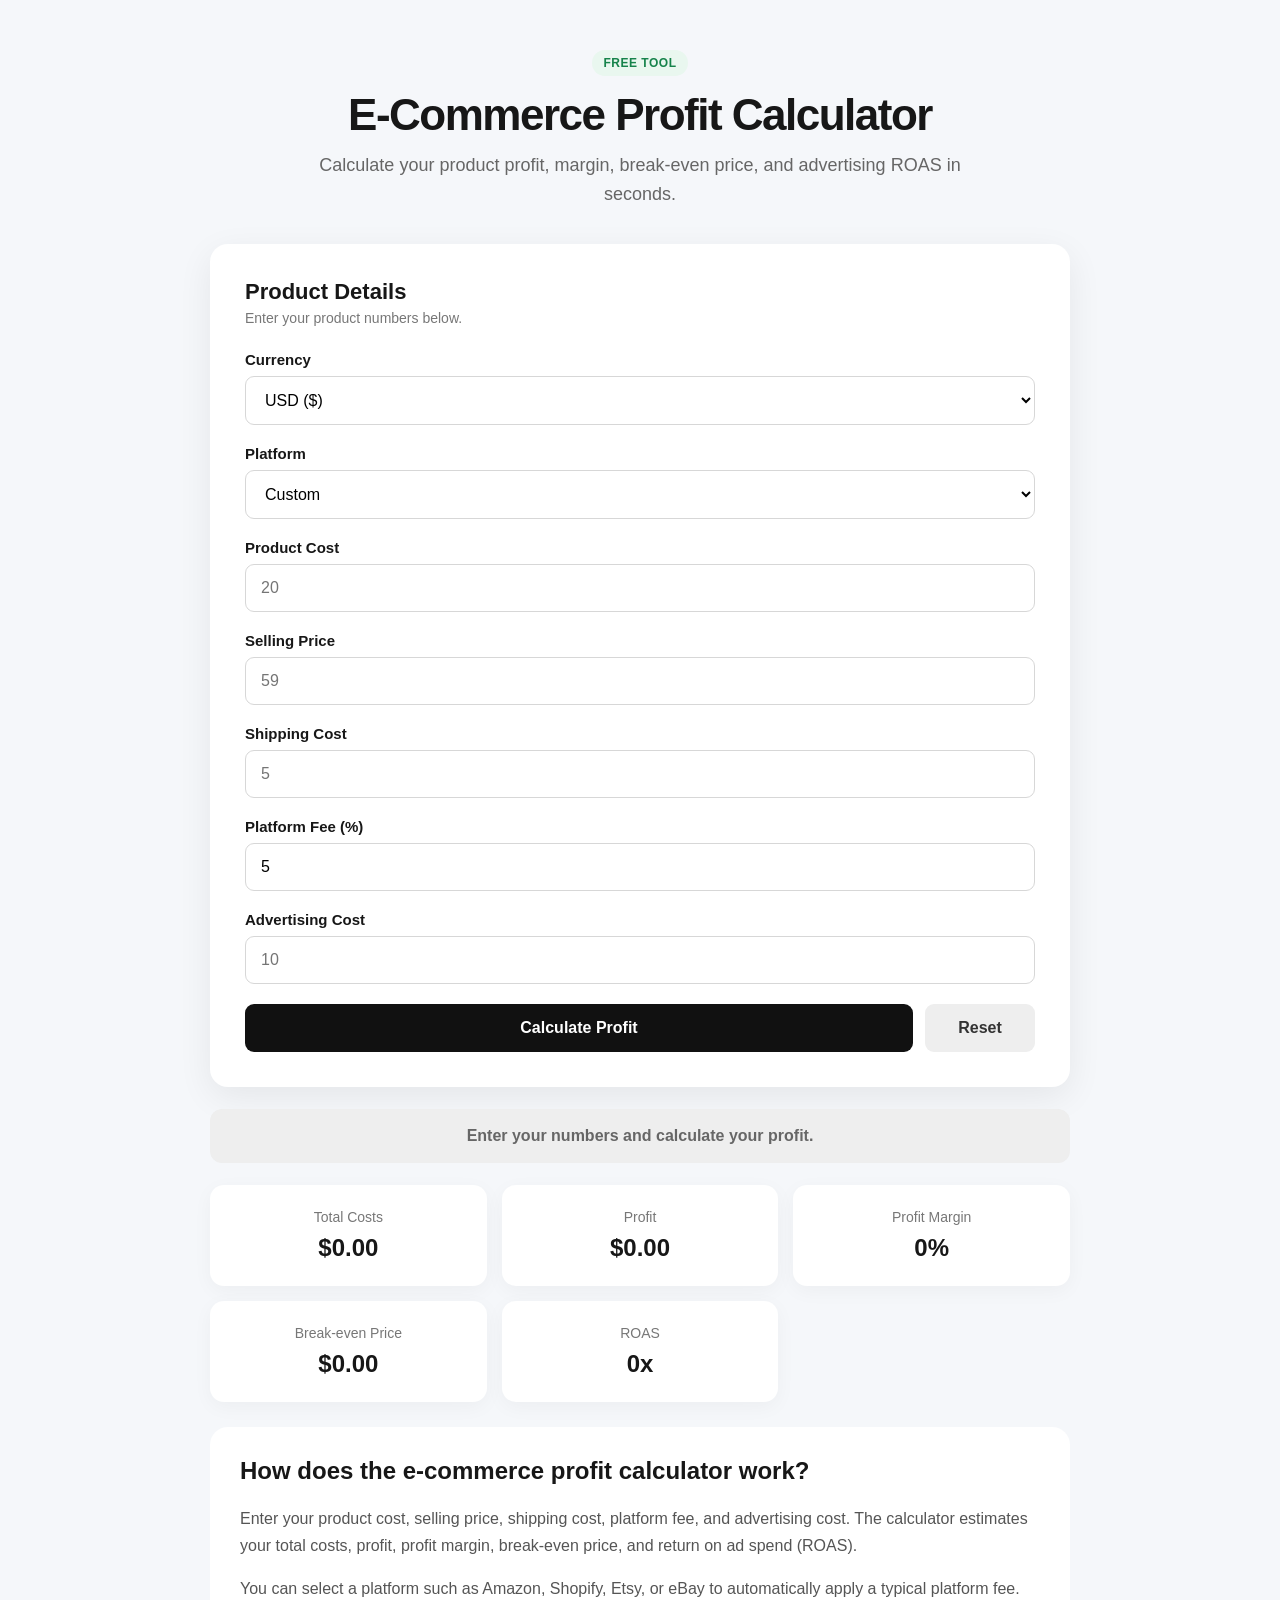
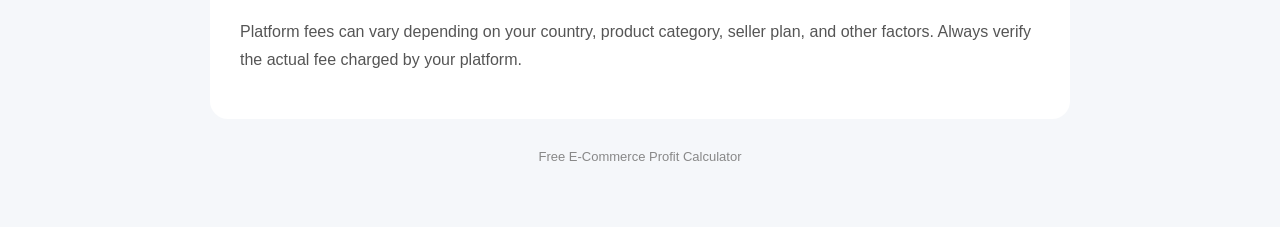
==== index.html @ 4bd83885 "Add files via upload" ====
<!DOCTYPE html>
<html lang="en">

<head>
    <meta charset="UTF-8">
    <meta name="viewport" content="width=device-width, initial-scale=1.0">

    <title>Free E-Commerce Profit Calculator</title>

    <meta name="description"
        content="Calculate e-commerce profit, profit margin, break-even price, and ROAS for free.">

    <link rel="stylesheet" href="style.css">
</head>

<body>

    <main class="container">

        <header class="hero">

            <div class="badge">
                FREE TOOL
            </div>

            <h1>
                E-Commerce Profit Calculator
            </h1>

            <p class="subtitle">
                Calculate your product profit, margin, break-even price,
                and advertising ROAS in seconds.
            </p>

        </header>


        <!-- Calculator -->

        <section class="calculator">

            <div class="section-title">
                <h2>Product Details</h2>

                <p>
                    Enter your product numbers below.
                </p>
            </div>


            <label>
                Currency

                <select id="currency" onchange="calculateProfit()">

                    <option value="$">USD ($)</option>

                    <option value="Rs.">LKR (Rs.)</option>

                    <option value="₹">INR (₹)</option>

                    <option value="€">EUR (€)</option>

                    <option value="£">GBP (£)</option>

                    <option value="A$">AUD (A$)</option>

                    <option value="C$">CAD (C$)</option>

                    <option value="S$">SGD (S$)</option>

                </select>
            </label>


            <label>
                Platform

                <select id="platform" onchange="updatePlatformFee()">

                    <option value="custom">Custom</option>

                    <option value="amazon">Amazon — 15%</option>

                    <option value="shopify">Shopify — 2%</option>

                    <option value="etsy">Etsy — 6.5%</option>

                    <option value="ebay">eBay — 13.6%</option>

                </select>
            </label>


            <label>
                Product Cost

                <input
                    type="number"
                    id="productCost"
                    placeholder="20"
                    step="0.01"
                    min="0">
            </label>


            <label>
                Selling Price

                <input
                    type="number"
                    id="sellingPrice"
                    placeholder="59"
                    step="0.01"
                    min="0">
            </label>


            <label>
                Shipping Cost

                <input
                    type="number"
                    id="shippingCost"
                    placeholder="5"
                    step="0.01"
                    min="0">
            </label>


            <label>
                Platform Fee (%)

                <input
                    type="number"
                    id="platformFee"
                    value="5"
                    placeholder="5"
                    step="0.01"
                    min="0"
                    max="100">
            </label>


            <label>
                Advertising Cost

                <input
                    type="number"
                    id="advertisingCost"
                    placeholder="10"
                    step="0.01"
                    min="0">
            </label>


            <div class="button-row">

                <button
                    class="calculate-button"
                    onclick="calculateProfit()">
                    Calculate Profit
                </button>


                <button
                    class="reset-button"
                    onclick="resetCalculator()">
                    Reset
                </button>

            </div>

        </section>


        <!-- Profit Status -->

        <section
            id="profitStatus"
            class="profit-status neutral">

            Enter your numbers and calculate your profit.

        </section>


        <!-- Results -->

        <section class="results">

            <div class="result-card">

                <span>
                    Total Costs
                </span>

                <strong id="totalCosts">
                    $0.00
                </strong>

            </div>


            <div class="result-card">

                <span>
                    Profit
                </span>

                <strong id="profit">
                    $0.00
                </strong>

            </div>


            <div class="result-card">

                <span>
                    Profit Margin
                </span>

                <strong id="margin">
                    0%
                </strong>

            </div>


            <div class="result-card">

                <span>
                    Break-even Price
                </span>

                <strong id="breakEven">
                    $0.00
                </strong>

            </div>


            <div class="result-card">

                <span>
                    ROAS
                </span>

                <strong id="roas">
                    0x
                </strong>

            </div>

        </section>


        <!-- Information -->

        <section class="info">

            <h2>
                How does the e-commerce profit calculator work?
            </h2>

            <p>
                Enter your product cost, selling price, shipping cost,
                platform fee, and advertising cost. The calculator estimates
                your total costs, profit, profit margin, break-even price,
                and return on ad spend (ROAS).
            </p>

            <p>
                You can select a platform such as Amazon, Shopify, Etsy,
                or eBay to automatically apply a typical platform fee.
            </p>

            <p>
                Platform fees can vary depending on your country,
                product category, seller plan, and other factors.
                Always verify the actual fee charged by your platform.
            </p>

        </section>


        <footer>

            <p>
                Free E-Commerce Profit Calculator
            </p>

        </footer>

    </main>


    <script src="script.js"></script>

</body>

</html>
---- style.css ----
* {
    box-sizing: border-box;
}


body {
    margin: 0;

    font-family: Arial, Helvetica, sans-serif;

    background: #f5f7fa;

    color: #171717;
}


.container {
    width: 100%;

    max-width: 900px;

    margin: 0 auto;

    padding: 50px 20px;
}


/* Hero */

.hero {
    text-align: center;

    margin-bottom: 35px;
}


.badge {
    display: inline-block;

    padding: 6px 12px;

    border-radius: 30px;

    background: #e9f7ef;

    color: #16834b;

    font-size: 12px;

    font-weight: 700;

    letter-spacing: 0.5px;

    margin-bottom: 15px;
}


h1 {
    margin: 0 0 12px;

    font-size: 44px;

    line-height: 1.1;

    letter-spacing: -1.5px;
}


.subtitle {
    max-width: 650px;

    margin: 0 auto;

    color: #666;

    font-size: 18px;

    line-height: 1.6;
}


/* Calculator */

.calculator {
    background: white;

    padding: 35px;

    border-radius: 18px;

    box-shadow:
        0 10px 35px rgba(0, 0, 0, 0.07);
}


.section-title {
    margin-bottom: 25px;
}


.section-title h2 {
    margin: 0 0 5px;

    font-size: 22px;
}


.section-title p {
    margin: 0;

    color: #777;

    font-size: 14px;
}


label {
    display: block;

    margin-bottom: 20px;

    font-size: 15px;

    font-weight: 600;
}


input,
select {
    display: block;

    width: 100%;

    margin-top: 8px;

    padding: 14px 15px;

    border: 1px solid #d7d7d7;

    border-radius: 9px;

    background: white;

    font-size: 16px;

    outline: none;

    transition: border 0.2s, box-shadow 0.2s;
}


input:focus,
select:focus {
    border-color: #111;

    box-shadow:
        0 0 0 3px rgba(0, 0, 0, 0.06);
}


select {
    cursor: pointer;
}


/* Buttons */

.button-row {
    display: flex;

    gap: 12px;

    margin-top: 8px;
}


button {
    border: none;

    border-radius: 9px;

    padding: 15px;

    font-size: 16px;

    font-weight: 700;

    cursor: pointer;

    transition: transform 0.15s, opacity 0.15s;
}


button:hover {
    opacity: 0.88;

    transform: translateY(-1px);
}


.calculate-button {
    flex: 1;

    background: #111;

    color: white;
}


.reset-button {
    width: 110px;

    background: #eeeeee;

    color: #333;
}


/* Profit Status */

.profit-status {
    margin-top: 22px;

    padding: 18px;

    border-radius: 12px;

    text-align: center;

    font-size: 16px;

    font-weight: 700;
}


.profit-status.neutral {
    background: #eeeeee;

    color: #666;
}


.profit-status.positive {
    background: #e9f7ef;

    color: #16834b;
}


.profit-status.negative {
    background: #fdecec;

    color: #c62828;
}


/* Results */

.results {
    display: grid;

    grid-template-columns:
        repeat(3, 1fr);

    gap: 15px;

    margin-top: 22px;
}


.result-card {
    background: white;

    padding: 24px 15px;

    border-radius: 14px;

    text-align: center;

    box-shadow:
        0 5px 20px rgba(0, 0, 0, 0.04);
}


.result-card span {
    display: block;

    margin-bottom: 9px;

    color: #777;

    font-size: 14px;
}


.result-card strong {
    font-size: 24px;
}


/* Information */

.info {
    margin-top: 25px;

    padding: 30px;

    background: white;

    border-radius: 18px;
}


.info h2 {
    margin-top: 0;

    font-size: 24px;
}


.info p {
    color: #555;

    line-height: 1.7;
}


/* Footer */

footer {
    text-align: center;

    margin-top: 30px;

    color: #888;

    font-size: 13px;
}


/* Tablet */

@media (max-width: 700px) {

    .container {
        padding: 35px 15px;
    }


    h1 {
        font-size: 34px;
    }


    .subtitle {
        font-size: 16px;
    }


    .calculator {
        padding: 25px 20px;
    }


    .results {
        grid-template-columns: 1fr 1fr;
    }

}


/* Mobile */

@media (max-width: 450px) {

    h1 {
        font-size: 30px;
    }


    .button-row {
        flex-direction: column;
    }


    .reset-button {
        width: 100%;
    }


    .results {
        grid-template-columns: 1fr;
    }

}
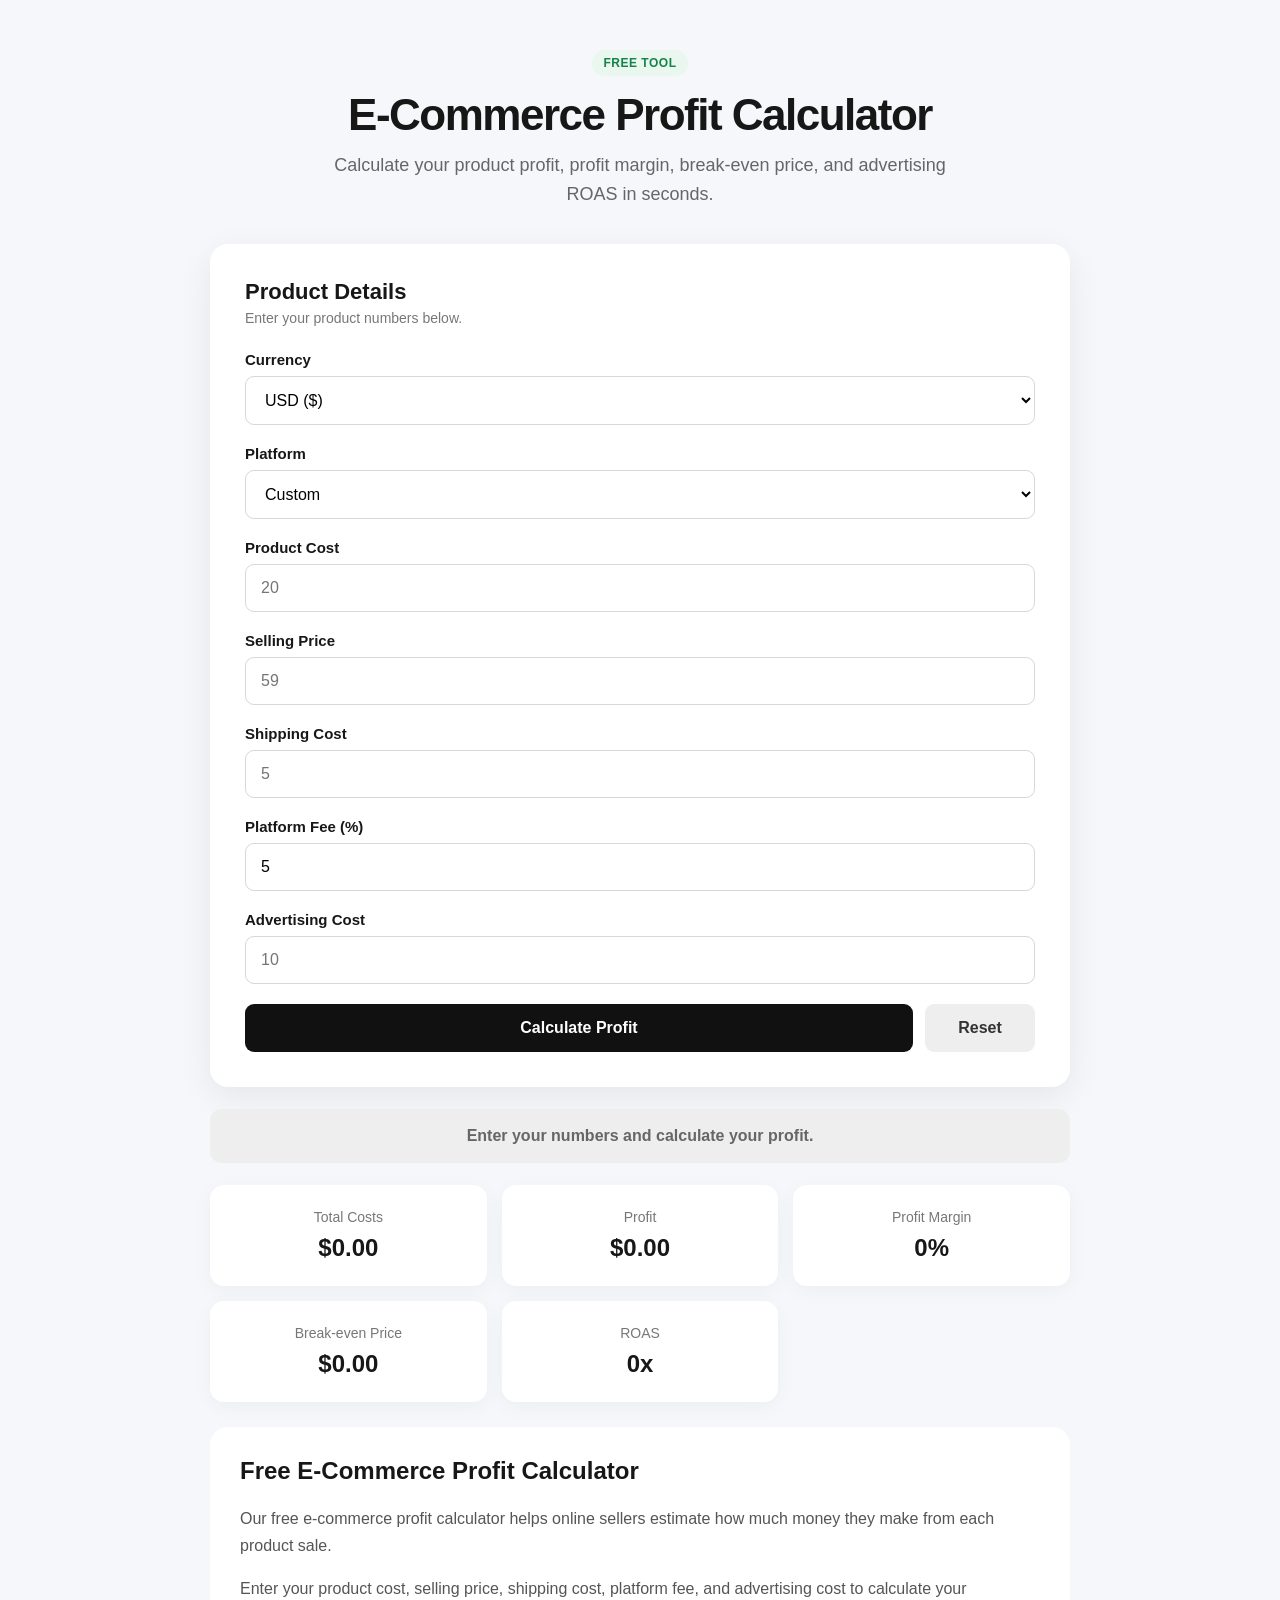
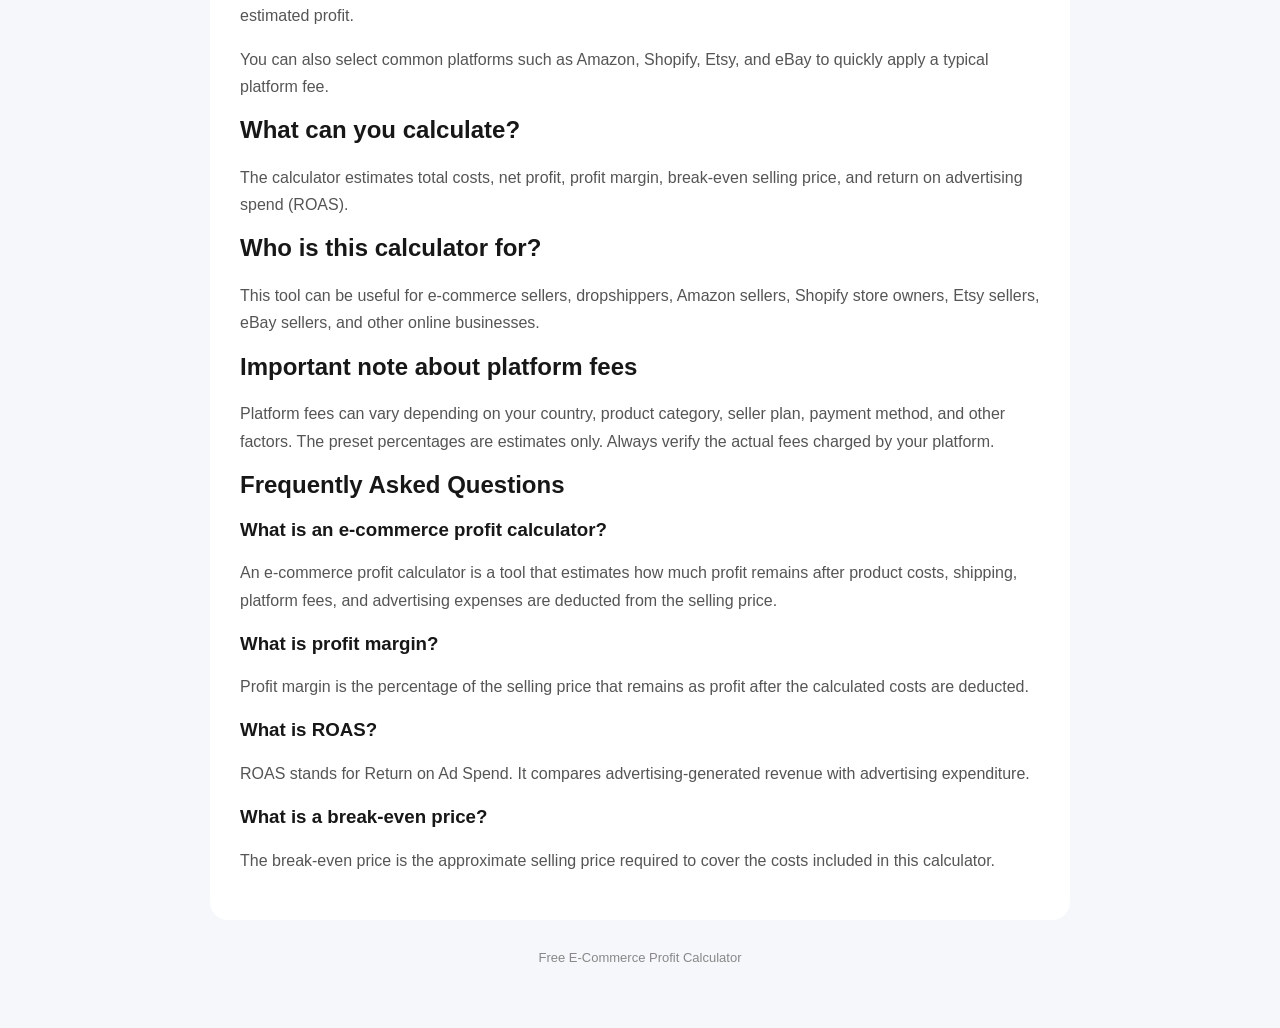
==== commit 7ded19bd: "Update index.html" ====
--- a/index.html
+++ b/index.html
@@ -2,97 +2,175 @@
 <html lang="en">
 
 <head>
+
     <meta charset="UTF-8">
-    <meta name="viewport" content="width=device-width, initial-scale=1.0">
-
-    <title>Free E-Commerce Profit Calculator</title>
-
-    <meta name="description"
-        content="Calculate e-commerce profit, profit margin, break-even price, and ROAS for free.">
-
-    <link rel="stylesheet" href="style.css">
+
+    <meta name="viewport"
+        content="width=device-width, initial-scale=1.0">
+
+
+    <title>
+        E-Commerce Profit Calculator - Free Online Tool
+    </title>
+
+
+    <meta
+        name="description"
+        content="Free e-commerce profit calculator. Calculate product profit, profit margin, break-even price, platform fees, and ROAS for Amazon, Shopify, Etsy, eBay and more.">
+
+
+    <meta
+        name="keywords"
+        content="ecommerce profit calculator, e-commerce profit calculator, product profit calculator, Amazon profit calculator, Shopify profit calculator, Etsy profit calculator, eBay profit calculator, profit margin calculator, ROAS calculator">
+
+
+    <meta name="robots" content="index, follow">
+
+
+    <meta name="author"
+        content="E-Commerce Profit Calculator">
+
+
+    <link
+        rel="canonical"
+        href="https://mhdzumair04.github.io/ecommerce-profit-calculator/">
+
+
+    <link
+        rel="stylesheet"
+        href="style.css">
+
 </head>
 
+
 <body>
 
     <main class="container">
+
+
+        <!-- Hero -->
 
         <header class="hero">
 
             <div class="badge">
                 FREE TOOL
             </div>
+
 
             <h1>
                 E-Commerce Profit Calculator
             </h1>
 
+
             <p class="subtitle">
-                Calculate your product profit, margin, break-even price,
-                and advertising ROAS in seconds.
+                Calculate your product profit, profit margin,
+                break-even price, and advertising ROAS in seconds.
             </p>
 
         </header>
 
 
+
         <!-- Calculator -->
 
         <section class="calculator">
 
             <div class="section-title">
-                <h2>Product Details</h2>
+
+                <h2>
+                    Product Details
+                </h2>
 
                 <p>
                     Enter your product numbers below.
                 </p>
-            </div>
-
-
-            <label>
+
+            </div>
+
+
+
+            <label>
+
                 Currency
 
-                <select id="currency" onchange="calculateProfit()">
-
-                    <option value="$">USD ($)</option>
-
-                    <option value="Rs.">LKR (Rs.)</option>
-
-                    <option value="₹">INR (₹)</option>
-
-                    <option value="€">EUR (€)</option>
-
-                    <option value="£">GBP (£)</option>
-
-                    <option value="A$">AUD (A$)</option>
-
-                    <option value="C$">CAD (C$)</option>
-
-                    <option value="S$">SGD (S$)</option>
+                <select
+                    id="currency"
+                    onchange="calculateProfit()">
+
+                    <option value="$">
+                        USD ($)
+                    </option>
+
+                    <option value="Rs.">
+                        LKR (Rs.)
+                    </option>
+
+                    <option value="₹">
+                        INR (₹)
+                    </option>
+
+                    <option value="€">
+                        EUR (€)
+                    </option>
+
+                    <option value="£">
+                        GBP (£)
+                    </option>
+
+                    <option value="A$">
+                        AUD (A$)
+                    </option>
+
+                    <option value="C$">
+                        CAD (C$)
+                    </option>
+
+                    <option value="S$">
+                        SGD (S$)
+                    </option>
 
                 </select>
-            </label>
-
-
-            <label>
+
+            </label>
+
+
+
+            <label>
+
                 Platform
 
-                <select id="platform" onchange="updatePlatformFee()">
-
-                    <option value="custom">Custom</option>
-
-                    <option value="amazon">Amazon — 15%</option>
-
-                    <option value="shopify">Shopify — 2%</option>
-
-                    <option value="etsy">Etsy — 6.5%</option>
-
-                    <option value="ebay">eBay — 13.6%</option>
+                <select
+                    id="platform"
+                    onchange="updatePlatformFee()">
+
+                    <option value="custom">
+                        Custom
+                    </option>
+
+                    <option value="amazon">
+                        Amazon — 15%
+                    </option>
+
+                    <option value="shopify">
+                        Shopify — 2%
+                    </option>
+
+                    <option value="etsy">
+                        Etsy — 6.5%
+                    </option>
+
+                    <option value="ebay">
+                        eBay — 13.6%
+                    </option>
 
                 </select>
-            </label>
-
-
-            <label>
+
+            </label>
+
+
+
+            <label>
+
                 Product Cost
 
                 <input
@@ -101,10 +179,13 @@
                     placeholder="20"
                     step="0.01"
                     min="0">
-            </label>
-
-
-            <label>
+
+            </label>
+
+
+
+            <label>
+
                 Selling Price
 
                 <input
@@ -113,10 +194,13 @@
                     placeholder="59"
                     step="0.01"
                     min="0">
-            </label>
-
-
-            <label>
+
+            </label>
+
+
+
+            <label>
+
                 Shipping Cost
 
                 <input
@@ -125,10 +209,13 @@
                     placeholder="5"
                     step="0.01"
                     min="0">
-            </label>
-
-
-            <label>
+
+            </label>
+
+
+
+            <label>
+
                 Platform Fee (%)
 
                 <input
@@ -139,10 +226,13 @@
                     step="0.01"
                     min="0"
                     max="100">
-            </label>
-
-
-            <label>
+
+            </label>
+
+
+
+            <label>
+
                 Advertising Cost
 
                 <input
@@ -151,27 +241,36 @@
                     placeholder="10"
                     step="0.01"
                     min="0">
-            </label>
-
+
+            </label>
+
+
+
+            <!-- Buttons -->
 
             <div class="button-row">
 
                 <button
                     class="calculate-button"
                     onclick="calculateProfit()">
+
                     Calculate Profit
+
                 </button>
 
 
                 <button
                     class="reset-button"
                     onclick="resetCalculator()">
+
                     Reset
+
                 </button>
 
             </div>
 
         </section>
+
 
 
         <!-- Profit Status -->
@@ -185,9 +284,11 @@
         </section>
 
 
+
         <!-- Results -->
 
         <section class="results">
+
 
             <div class="result-card">
 
@@ -202,6 +303,7 @@
             </div>
 
 
+
             <div class="result-card">
 
                 <span>
@@ -215,6 +317,7 @@
             </div>
 
 
+
             <div class="result-card">
 
                 <span>
@@ -228,6 +331,7 @@
             </div>
 
 
+
             <div class="result-card">
 
                 <span>
@@ -241,6 +345,7 @@
             </div>
 
 
+
             <div class="result-card">
 
                 <span>
@@ -253,38 +358,141 @@
 
             </div>
 
+
         </section>
 
 
-        <!-- Information -->
+
+        <!-- About -->
 
         <section class="info">
 
             <h2>
-                How does the e-commerce profit calculator work?
+                Free E-Commerce Profit Calculator
             </h2>
 
-            <p>
-                Enter your product cost, selling price, shipping cost,
-                platform fee, and advertising cost. The calculator estimates
-                your total costs, profit, profit margin, break-even price,
-                and return on ad spend (ROAS).
-            </p>
-
-            <p>
-                You can select a platform such as Amazon, Shopify, Etsy,
-                or eBay to automatically apply a typical platform fee.
-            </p>
-
-            <p>
-                Platform fees can vary depending on your country,
-                product category, seller plan, and other factors.
-                Always verify the actual fee charged by your platform.
+
+            <p>
+                Our free e-commerce profit calculator helps
+                online sellers estimate how much money they
+                make from each product sale.
+            </p>
+
+
+            <p>
+                Enter your product cost, selling price,
+                shipping cost, platform fee, and advertising
+                cost to calculate your estimated profit.
+            </p>
+
+
+            <p>
+                You can also select common platforms such as
+                Amazon, Shopify, Etsy, and eBay to quickly
+                apply a typical platform fee.
+            </p>
+
+
+            <h2>
+                What can you calculate?
+            </h2>
+
+
+            <p>
+                The calculator estimates total costs, net
+                profit, profit margin, break-even selling
+                price, and return on advertising spend (ROAS).
+            </p>
+
+
+            <h2>
+                Who is this calculator for?
+            </h2>
+
+
+            <p>
+                This tool can be useful for e-commerce sellers,
+                dropshippers, Amazon sellers, Shopify store
+                owners, Etsy sellers, eBay sellers, and other
+                online businesses.
+            </p>
+
+
+            <h2>
+                Important note about platform fees
+            </h2>
+
+
+            <p>
+                Platform fees can vary depending on your
+                country, product category, seller plan,
+                payment method, and other factors.
+                The preset percentages are estimates only.
+                Always verify the actual fees charged by
+                your platform.
+            </p>
+
+
+            <h2>
+                Frequently Asked Questions
+            </h2>
+
+
+            <h3>
+                What is an e-commerce profit calculator?
+            </h3>
+
+
+            <p>
+                An e-commerce profit calculator is a tool
+                that estimates how much profit remains after
+                product costs, shipping, platform fees, and
+                advertising expenses are deducted from the
+                selling price.
+            </p>
+
+
+            <h3>
+                What is profit margin?
+            </h3>
+
+
+            <p>
+                Profit margin is the percentage of the selling
+                price that remains as profit after the
+                calculated costs are deducted.
+            </p>
+
+
+            <h3>
+                What is ROAS?
+            </h3>
+
+
+            <p>
+                ROAS stands for Return on Ad Spend. It compares
+                advertising-generated revenue with advertising
+                expenditure.
+            </p>
+
+
+            <h3>
+                What is a break-even price?
+            </h3>
+
+
+            <p>
+                The break-even price is the approximate selling
+                price required to cover the costs included in
+                this calculator.
             </p>
 
         </section>
 
 
+
+        <!-- Footer -->
+
         <footer>
 
             <p>
@@ -293,11 +501,13 @@
 
         </footer>
 
+
     </main>
 
 
+
     <script src="script.js"></script>
 
 </body>
 
-</html>+</html>
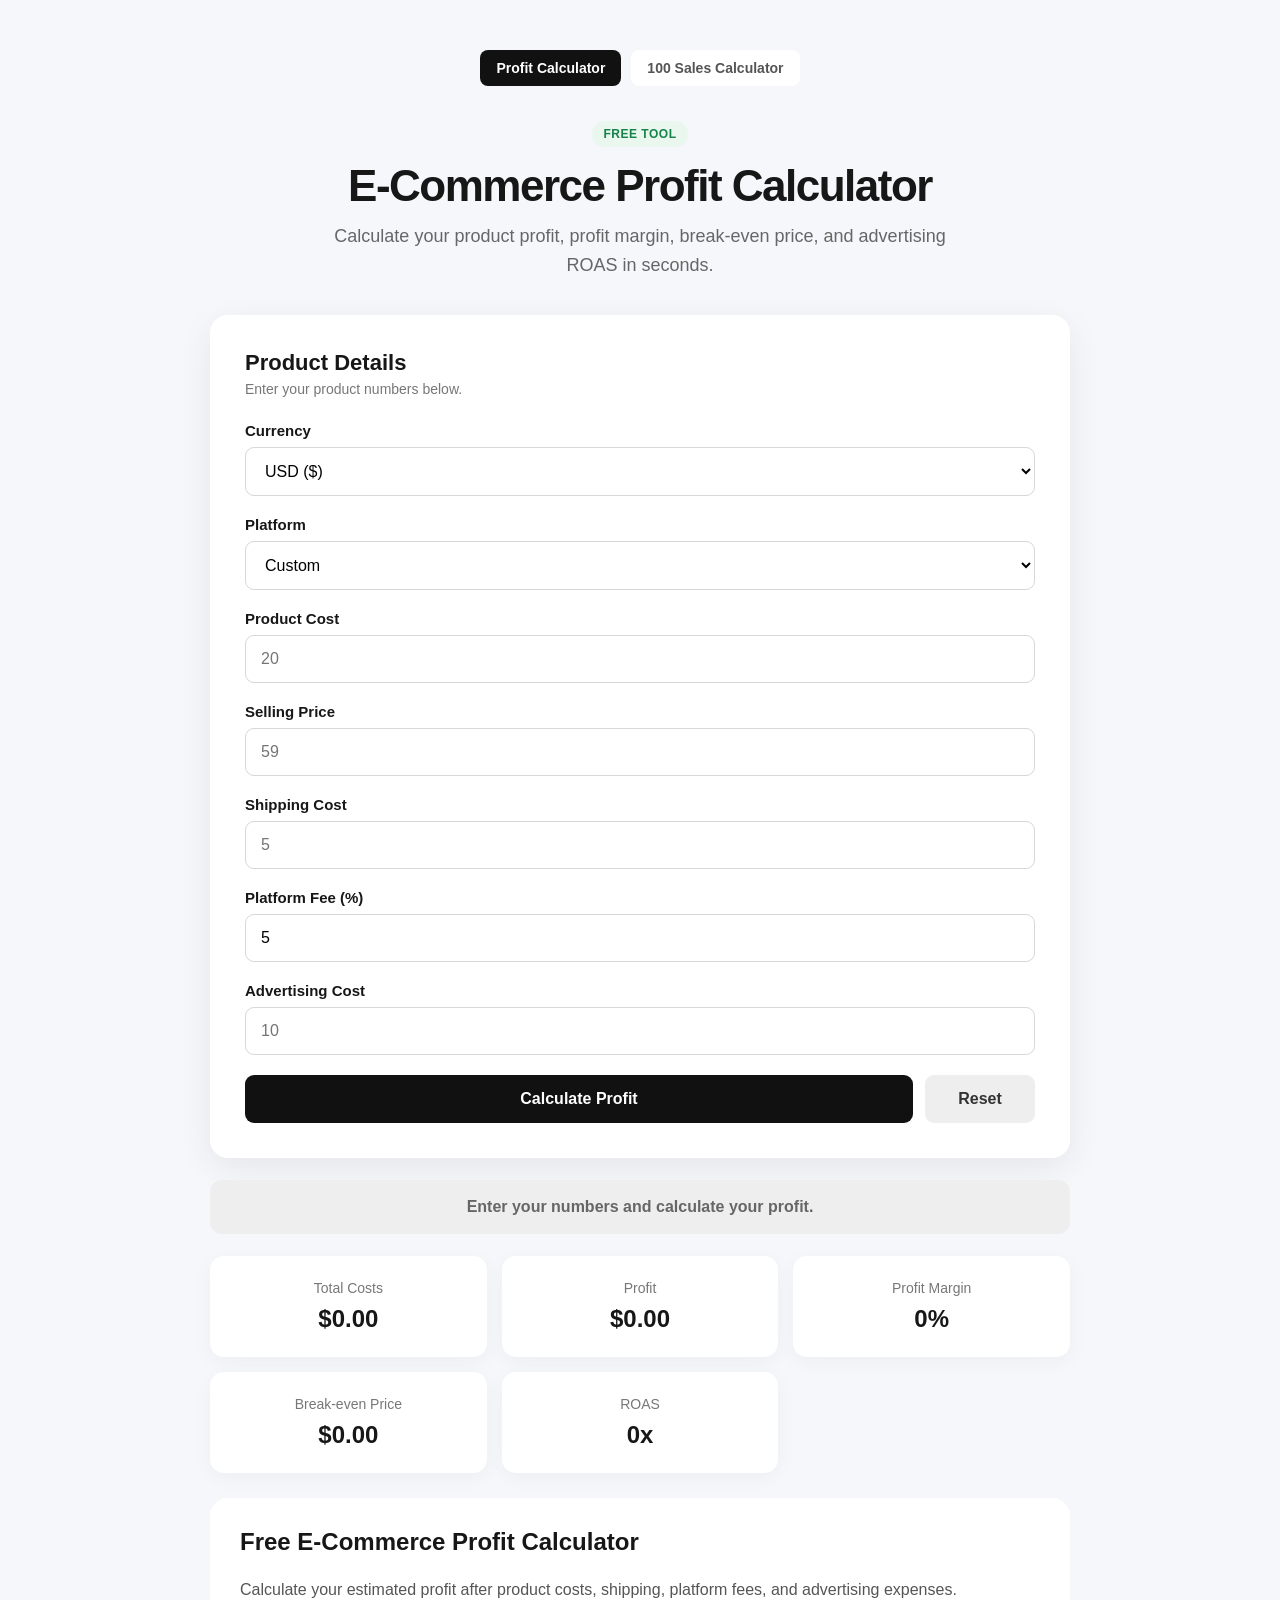
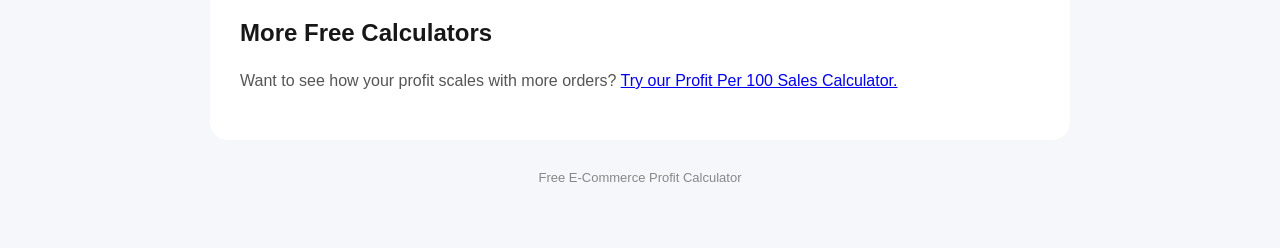
==== commit e0c90907: "Add files via upload" ====
--- a/index.html
+++ b/index.html
@@ -7,34 +7,14 @@
 
     <meta name="viewport"
         content="width=device-width, initial-scale=1.0">
-
 
     <title>
         E-Commerce Profit Calculator - Free Online Tool
     </title>
 
-
     <meta
         name="description"
-        content="Free e-commerce profit calculator. Calculate product profit, profit margin, break-even price, platform fees, and ROAS for Amazon, Shopify, Etsy, eBay and more.">
-
-
-    <meta
-        name="keywords"
-        content="ecommerce profit calculator, e-commerce profit calculator, product profit calculator, Amazon profit calculator, Shopify profit calculator, Etsy profit calculator, eBay profit calculator, profit margin calculator, ROAS calculator">
-
-
-    <meta name="robots" content="index, follow">
-
-
-    <meta name="author"
-        content="E-Commerce Profit Calculator">
-
-
-    <link
-        rel="canonical"
-        href="https://mhdzumair04.github.io/ecommerce-profit-calculator/">
-
+        content="Free e-commerce profit calculator. Calculate product profit, profit margin, break-even price, platform fees, and ROAS.">
 
     <link
         rel="stylesheet"
@@ -48,6 +28,22 @@
     <main class="container">
 
 
+        <!-- Navigation -->
+
+        <nav class="navigation">
+
+            <a href="index.html" class="active">
+                Profit Calculator
+            </a>
+
+            <a href="sales-profit-calculator.html">
+                100 Sales Calculator
+            </a>
+
+        </nav>
+
+
+
         <!-- Hero -->
 
         <header class="hero">
@@ -55,12 +51,10 @@
             <div class="badge">
                 FREE TOOL
             </div>
-
 
             <h1>
                 E-Commerce Profit Calculator
             </h1>
-
 
             <p class="subtitle">
                 Calculate your product profit, profit margin,
@@ -86,7 +80,6 @@
                 </p>
 
             </div>
-
 
 
             <label>
@@ -246,8 +239,6 @@
 
 
 
-            <!-- Buttons -->
-
             <div class="button-row">
 
                 <button
@@ -358,12 +349,11 @@
 
             </div>
 
-
         </section>
 
 
 
-        <!-- About -->
+        <!-- Information -->
 
         <section class="info">
 
@@ -371,120 +361,24 @@
                 Free E-Commerce Profit Calculator
             </h2>
 
-
             <p>
-                Our free e-commerce profit calculator helps
-                online sellers estimate how much money they
-                make from each product sale.
+                Calculate your estimated profit after product costs,
+                shipping, platform fees, and advertising expenses.
             </p>
 
 
+            <h2>
+                More Free Calculators
+            </h2>
+
             <p>
-                Enter your product cost, selling price,
-                shipping cost, platform fee, and advertising
-                cost to calculate your estimated profit.
-            </p>
-
-
-            <p>
-                You can also select common platforms such as
-                Amazon, Shopify, Etsy, and eBay to quickly
-                apply a typical platform fee.
-            </p>
-
-
-            <h2>
-                What can you calculate?
-            </h2>
-
-
-            <p>
-                The calculator estimates total costs, net
-                profit, profit margin, break-even selling
-                price, and return on advertising spend (ROAS).
-            </p>
-
-
-            <h2>
-                Who is this calculator for?
-            </h2>
-
-
-            <p>
-                This tool can be useful for e-commerce sellers,
-                dropshippers, Amazon sellers, Shopify store
-                owners, Etsy sellers, eBay sellers, and other
-                online businesses.
-            </p>
-
-
-            <h2>
-                Important note about platform fees
-            </h2>
-
-
-            <p>
-                Platform fees can vary depending on your
-                country, product category, seller plan,
-                payment method, and other factors.
-                The preset percentages are estimates only.
-                Always verify the actual fees charged by
-                your platform.
-            </p>
-
-
-            <h2>
-                Frequently Asked Questions
-            </h2>
-
-
-            <h3>
-                What is an e-commerce profit calculator?
-            </h3>
-
-
-            <p>
-                An e-commerce profit calculator is a tool
-                that estimates how much profit remains after
-                product costs, shipping, platform fees, and
-                advertising expenses are deducted from the
-                selling price.
-            </p>
-
-
-            <h3>
-                What is profit margin?
-            </h3>
-
-
-            <p>
-                Profit margin is the percentage of the selling
-                price that remains as profit after the
-                calculated costs are deducted.
-            </p>
-
-
-            <h3>
-                What is ROAS?
-            </h3>
-
-
-            <p>
-                ROAS stands for Return on Ad Spend. It compares
-                advertising-generated revenue with advertising
-                expenditure.
-            </p>
-
-
-            <h3>
-                What is a break-even price?
-            </h3>
-
-
-            <p>
-                The break-even price is the approximate selling
-                price required to cover the costs included in
-                this calculator.
+
+                Want to see how your profit scales with more orders?
+
+                <a href="sales-profit-calculator.html">
+                    Try our Profit Per 100 Sales Calculator.
+                </a>
+
             </p>
 
         </section>
@@ -505,9 +399,8 @@
     </main>
 
 
-
     <script src="script.js"></script>
 
 </body>
 
-</html>
+</html>
--- a/style.css
+++ b/style.css
@@ -392,4 +392,58 @@
         grid-template-columns: 1fr;
     }
 
+}
+
+/* Navigation */
+
+.navigation {
+    display: flex;
+
+    justify-content: center;
+
+    gap: 10px;
+
+    margin-bottom: 35px;
+}
+
+
+.navigation a {
+    padding: 10px 16px;
+
+    border-radius: 8px;
+
+    text-decoration: none;
+
+    color: #555;
+
+    background: #ffffff;
+
+    font-size: 14px;
+
+    font-weight: 600;
+}
+
+
+.navigation a:hover {
+    color: #111;
+}
+
+
+.navigation a.active {
+    background: #111;
+
+    color: white;
+}
+
+
+@media (max-width: 450px) {
+
+    .navigation {
+        flex-direction: column;
+    }
+
+    .navigation a {
+        text-align: center;
+    }
+
 }
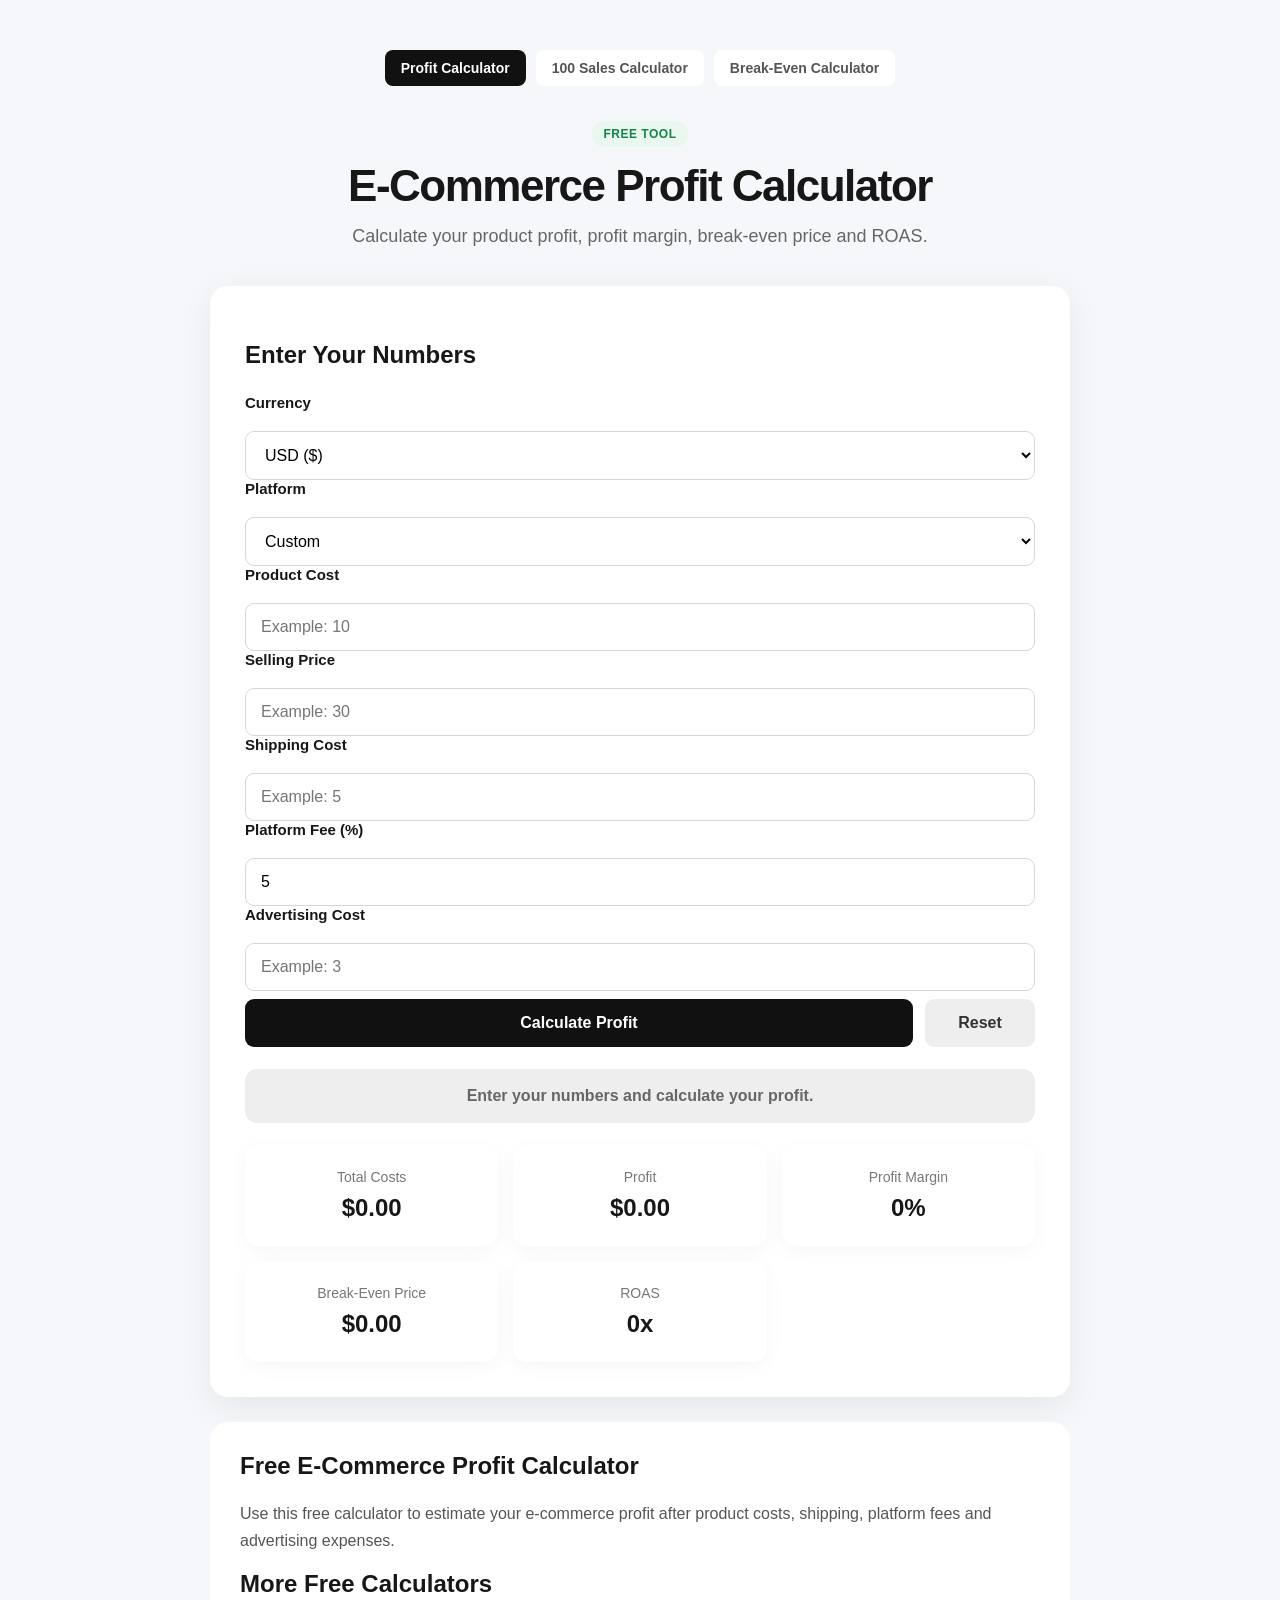
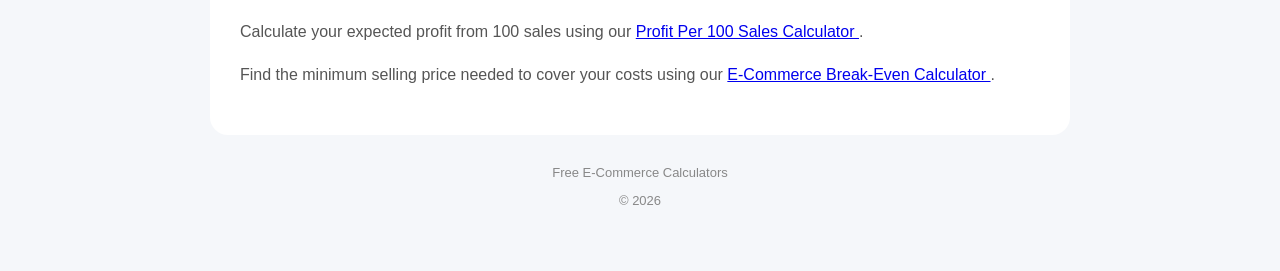
==== commit 4d7e2814: "Add files via upload" ====
--- a/index.html
+++ b/index.html
@@ -5,401 +5,509 @@
 
     <meta charset="UTF-8">
 
-    <meta name="viewport"
-        content="width=device-width, initial-scale=1.0">
+    <meta
+        name="viewport"
+        content="width=device-width, initial-scale=1.0"
+    >
+
+    <meta
+        name="description"
+        content="Free e-commerce profit calculator. Calculate product profit, profit margin, break-even price and ROAS."
+    >
+
+    <meta
+        name="keywords"
+        content="ecommerce profit calculator, profit calculator, ecommerce calculator, online business calculator"
+    >
+
+    <meta
+        name="robots"
+        content="index, follow"
+    >
+
+    <meta
+        name="author"
+        content="E-Commerce Calculators"
+    >
 
     <title>
         E-Commerce Profit Calculator - Free Online Tool
     </title>
 
-    <meta
-        name="description"
-        content="Free e-commerce profit calculator. Calculate product profit, profit margin, break-even price, platform fees, and ROAS.">
+    <link
+        rel="canonical"
+        href="https://YOUR-USERNAME.github.io/ecommerce-profit-calculator/"
+    >
 
     <link
         rel="stylesheet"
-        href="style.css">
+        href="style.css"
+    >
 
 </head>
 
 
 <body>
 
-    <main class="container">
-
-
-        <!-- Navigation -->
-
-        <nav class="navigation">
-
-            <a href="index.html" class="active">
-                Profit Calculator
-            </a>
-
-            <a href="sales-profit-calculator.html">
-                100 Sales Calculator
-            </a>
-
-        </nav>
-
-
-
-        <!-- Hero -->
-
-        <header class="hero">
-
-            <div class="badge">
-                FREE TOOL
-            </div>
-
-            <h1>
-                E-Commerce Profit Calculator
-            </h1>
-
-            <p class="subtitle">
-                Calculate your product profit, profit margin,
-                break-even price, and advertising ROAS in seconds.
-            </p>
-
-        </header>
-
-
-
-        <!-- Calculator -->
-
-        <section class="calculator">
-
-            <div class="section-title">
-
-                <h2>
-                    Product Details
-                </h2>
-
-                <p>
-                    Enter your product numbers below.
-                </p>
-
-            </div>
-
-
-            <label>
-
-                Currency
-
-                <select
-                    id="currency"
-                    onchange="calculateProfit()">
-
-                    <option value="$">
-                        USD ($)
-                    </option>
-
-                    <option value="Rs.">
-                        LKR (Rs.)
-                    </option>
-
-                    <option value="₹">
-                        INR (₹)
-                    </option>
-
-                    <option value="€">
-                        EUR (€)
-                    </option>
-
-                    <option value="£">
-                        GBP (£)
-                    </option>
-
-                    <option value="A$">
-                        AUD (A$)
-                    </option>
-
-                    <option value="C$">
-                        CAD (C$)
-                    </option>
-
-                    <option value="S$">
-                        SGD (S$)
-                    </option>
-
-                </select>
-
-            </label>
-
-
-
-            <label>
-
-                Platform
-
-                <select
-                    id="platform"
-                    onchange="updatePlatformFee()">
-
-                    <option value="custom">
-                        Custom
-                    </option>
-
-                    <option value="amazon">
-                        Amazon — 15%
-                    </option>
-
-                    <option value="shopify">
-                        Shopify — 2%
-                    </option>
-
-                    <option value="etsy">
-                        Etsy — 6.5%
-                    </option>
-
-                    <option value="ebay">
-                        eBay — 13.6%
-                    </option>
-
-                </select>
-
-            </label>
-
-
-
-            <label>
-
-                Product Cost
-
-                <input
-                    type="number"
-                    id="productCost"
-                    placeholder="20"
-                    step="0.01"
-                    min="0">
-
-            </label>
-
-
-
-            <label>
-
-                Selling Price
-
-                <input
-                    type="number"
-                    id="sellingPrice"
-                    placeholder="59"
-                    step="0.01"
-                    min="0">
-
-            </label>
-
-
-
-            <label>
-
-                Shipping Cost
-
-                <input
-                    type="number"
-                    id="shippingCost"
-                    placeholder="5"
-                    step="0.01"
-                    min="0">
-
-            </label>
-
-
-
-            <label>
-
-                Platform Fee (%)
-
-                <input
-                    type="number"
-                    id="platformFee"
-                    value="5"
-                    placeholder="5"
-                    step="0.01"
-                    min="0"
-                    max="100">
-
-            </label>
-
-
-
-            <label>
-
-                Advertising Cost
-
-                <input
-                    type="number"
-                    id="advertisingCost"
-                    placeholder="10"
-                    step="0.01"
-                    min="0">
-
-            </label>
-
-
-
-            <div class="button-row">
-
-                <button
-                    class="calculate-button"
-                    onclick="calculateProfit()">
-
-                    Calculate Profit
-
-                </button>
-
-
-                <button
-                    class="reset-button"
-                    onclick="resetCalculator()">
-
-                    Reset
-
-                </button>
-
-            </div>
-
-        </section>
-
-
-
-        <!-- Profit Status -->
-
-        <section
+
+<div class="container">
+
+
+    <!-- Navigation -->
+
+    <nav class="navigation">
+
+        <a
+            href="index.html"
+            class="active">
+
+            Profit Calculator
+
+        </a>
+
+
+        <a href="sales-profit-calculator.html">
+
+            100 Sales Calculator
+
+        </a>
+
+
+        <a href="break-even-calculator.html">
+
+            Break-Even Calculator
+
+        </a>
+
+    </nav>
+
+
+    <!-- Hero -->
+
+    <section class="hero">
+
+        <div class="badge">
+
+            FREE TOOL
+
+        </div>
+
+
+        <h1>
+
+            E-Commerce Profit Calculator
+
+        </h1>
+
+
+        <p class="subtitle">
+
+            Calculate your product profit, profit margin, break-even price and ROAS.
+
+        </p>
+
+    </section>
+
+
+    <!-- Calculator -->
+
+    <section class="calculator">
+
+
+        <h2 class="section-title">
+
+            Enter Your Numbers
+
+        </h2>
+
+
+        <!-- Currency -->
+
+        <label for="currency">
+
+            Currency
+
+        </label>
+
+
+        <select id="currency">
+
+            <option value="$">
+                USD ($)
+            </option>
+
+            <option value="Rs.">
+                LKR (Rs.)
+            </option>
+
+            <option value="₹">
+                INR (₹)
+            </option>
+
+            <option value="€">
+                EUR (€)
+            </option>
+
+            <option value="£">
+                GBP (£)
+            </option>
+
+            <option value="A$">
+                AUD (A$)
+            </option>
+
+            <option value="C$">
+                CAD (C$)
+            </option>
+
+            <option value="S$">
+                SGD (S$)
+            </option>
+
+        </select>
+
+
+        <!-- Platform -->
+
+        <label for="platform">
+
+            Platform
+
+        </label>
+
+
+        <select
+            id="platform"
+            onchange="updatePlatformFee()">
+
+            <option value="custom">
+                Custom
+            </option>
+
+            <option value="amazon">
+                Amazon - 15%
+            </option>
+
+            <option value="shopify">
+                Shopify - 2%
+            </option>
+
+            <option value="etsy">
+                Etsy - 6.5%
+            </option>
+
+            <option value="ebay">
+                eBay - 13.6%
+            </option>
+
+        </select>
+
+
+        <!-- Product Cost -->
+
+        <label for="productCost">
+
+            Product Cost
+
+        </label>
+
+
+        <input
+            type="number"
+            id="productCost"
+            placeholder="Example: 10"
+            min="0"
+            step="0.01"
+        >
+
+
+        <!-- Selling Price -->
+
+        <label for="sellingPrice">
+
+            Selling Price
+
+        </label>
+
+
+        <input
+            type="number"
+            id="sellingPrice"
+            placeholder="Example: 30"
+            min="0"
+            step="0.01"
+        >
+
+
+        <!-- Shipping -->
+
+        <label for="shippingCost">
+
+            Shipping Cost
+
+        </label>
+
+
+        <input
+            type="number"
+            id="shippingCost"
+            placeholder="Example: 5"
+            min="0"
+            step="0.01"
+        >
+
+
+        <!-- Platform Fee -->
+
+        <label for="platformFee">
+
+            Platform Fee (%)
+
+        </label>
+
+
+        <input
+            type="number"
+            id="platformFee"
+            value="5"
+            min="0"
+            max="99"
+            step="0.1"
+        >
+
+
+        <!-- Advertising -->
+
+        <label for="advertisingCost">
+
+            Advertising Cost
+
+        </label>
+
+
+        <input
+            type="number"
+            id="advertisingCost"
+            placeholder="Example: 3"
+            min="0"
+            step="0.01"
+        >
+
+
+        <!-- Buttons -->
+
+        <div class="button-row">
+
+            <button
+                class="calculate-button"
+                onclick="calculateProfit()">
+
+                Calculate Profit
+
+            </button>
+
+
+            <button
+                class="reset-button"
+                onclick="resetCalculator()">
+
+                Reset
+
+            </button>
+
+        </div>
+
+
+        <!-- Status -->
+
+        <div
             id="profitStatus"
             class="profit-status neutral">
 
             Enter your numbers and calculate your profit.
 
-        </section>
-
+        </div>
 
 
         <!-- Results -->
 
-        <section class="results">
+        <div class="results">
 
 
             <div class="result-card">
 
                 <span>
+
                     Total Costs
+
                 </span>
 
+
                 <strong id="totalCosts">
+
                     $0.00
+
                 </strong>
 
             </div>
 
 
-
             <div class="result-card">
 
                 <span>
+
                     Profit
+
                 </span>
 
+
                 <strong id="profit">
+
                     $0.00
+
                 </strong>
 
             </div>
 
 
-
             <div class="result-card">
 
                 <span>
+
                     Profit Margin
+
                 </span>
 
+
                 <strong id="margin">
+
                     0%
+
                 </strong>
 
             </div>
 
 
-
             <div class="result-card">
 
                 <span>
-                    Break-even Price
+
+                    Break-Even Price
+
                 </span>
 
+
                 <strong id="breakEven">
+
                     $0.00
+
                 </strong>
 
             </div>
 
 
-
             <div class="result-card">
 
                 <span>
+
                     ROAS
+
                 </span>
 
+
                 <strong id="roas">
+
                     0x
+
                 </strong>
 
             </div>
 
-        </section>
-
-
-
-        <!-- Information -->
-
-        <section class="info">
-
-            <h2>
-                Free E-Commerce Profit Calculator
-            </h2>
-
-            <p>
-                Calculate your estimated profit after product costs,
-                shipping, platform fees, and advertising expenses.
-            </p>
-
-
-            <h2>
-                More Free Calculators
-            </h2>
-
-            <p>
-
-                Want to see how your profit scales with more orders?
-
-                <a href="sales-profit-calculator.html">
-                    Try our Profit Per 100 Sales Calculator.
-                </a>
-
-            </p>
-
-        </section>
-
-
-
-        <!-- Footer -->
-
-        <footer>
-
-            <p>
-                Free E-Commerce Profit Calculator
-            </p>
-
-        </footer>
-
-
-    </main>
-
-
-    <script src="script.js"></script>
+
+        </div>
+
+    </section>
+
+
+    <!-- Information -->
+
+    <section class="info">
+
+
+        <h2>
+
+            Free E-Commerce Profit Calculator
+
+        </h2>
+
+
+        <p>
+
+            Use this free calculator to estimate your e-commerce profit after product costs, shipping, platform fees and advertising expenses.
+
+        </p>
+
+
+        <h2>
+
+            More Free Calculators
+
+        </h2>
+
+
+        <p>
+
+            Calculate your expected profit from 100 sales using our
+
+            <a href="sales-profit-calculator.html">
+
+                Profit Per 100 Sales Calculator
+
+            </a>.
+
+        </p>
+
+
+        <p>
+
+            Find the minimum selling price needed to cover your costs using our
+
+            <a href="break-even-calculator.html">
+
+                E-Commerce Break-Even Calculator
+
+            </a>.
+
+        </p>
+
+    </section>
+
+
+    <!-- Footer -->
+
+    <footer>
+
+        <p>
+
+            Free E-Commerce Calculators
+
+        </p>
+
+
+        <p>
+
+            © 2026
+
+        </p>
+
+    </footer>
+
+
+</div>
+
+
+<script src="script.js"></script>
+
 
 </body>
 
